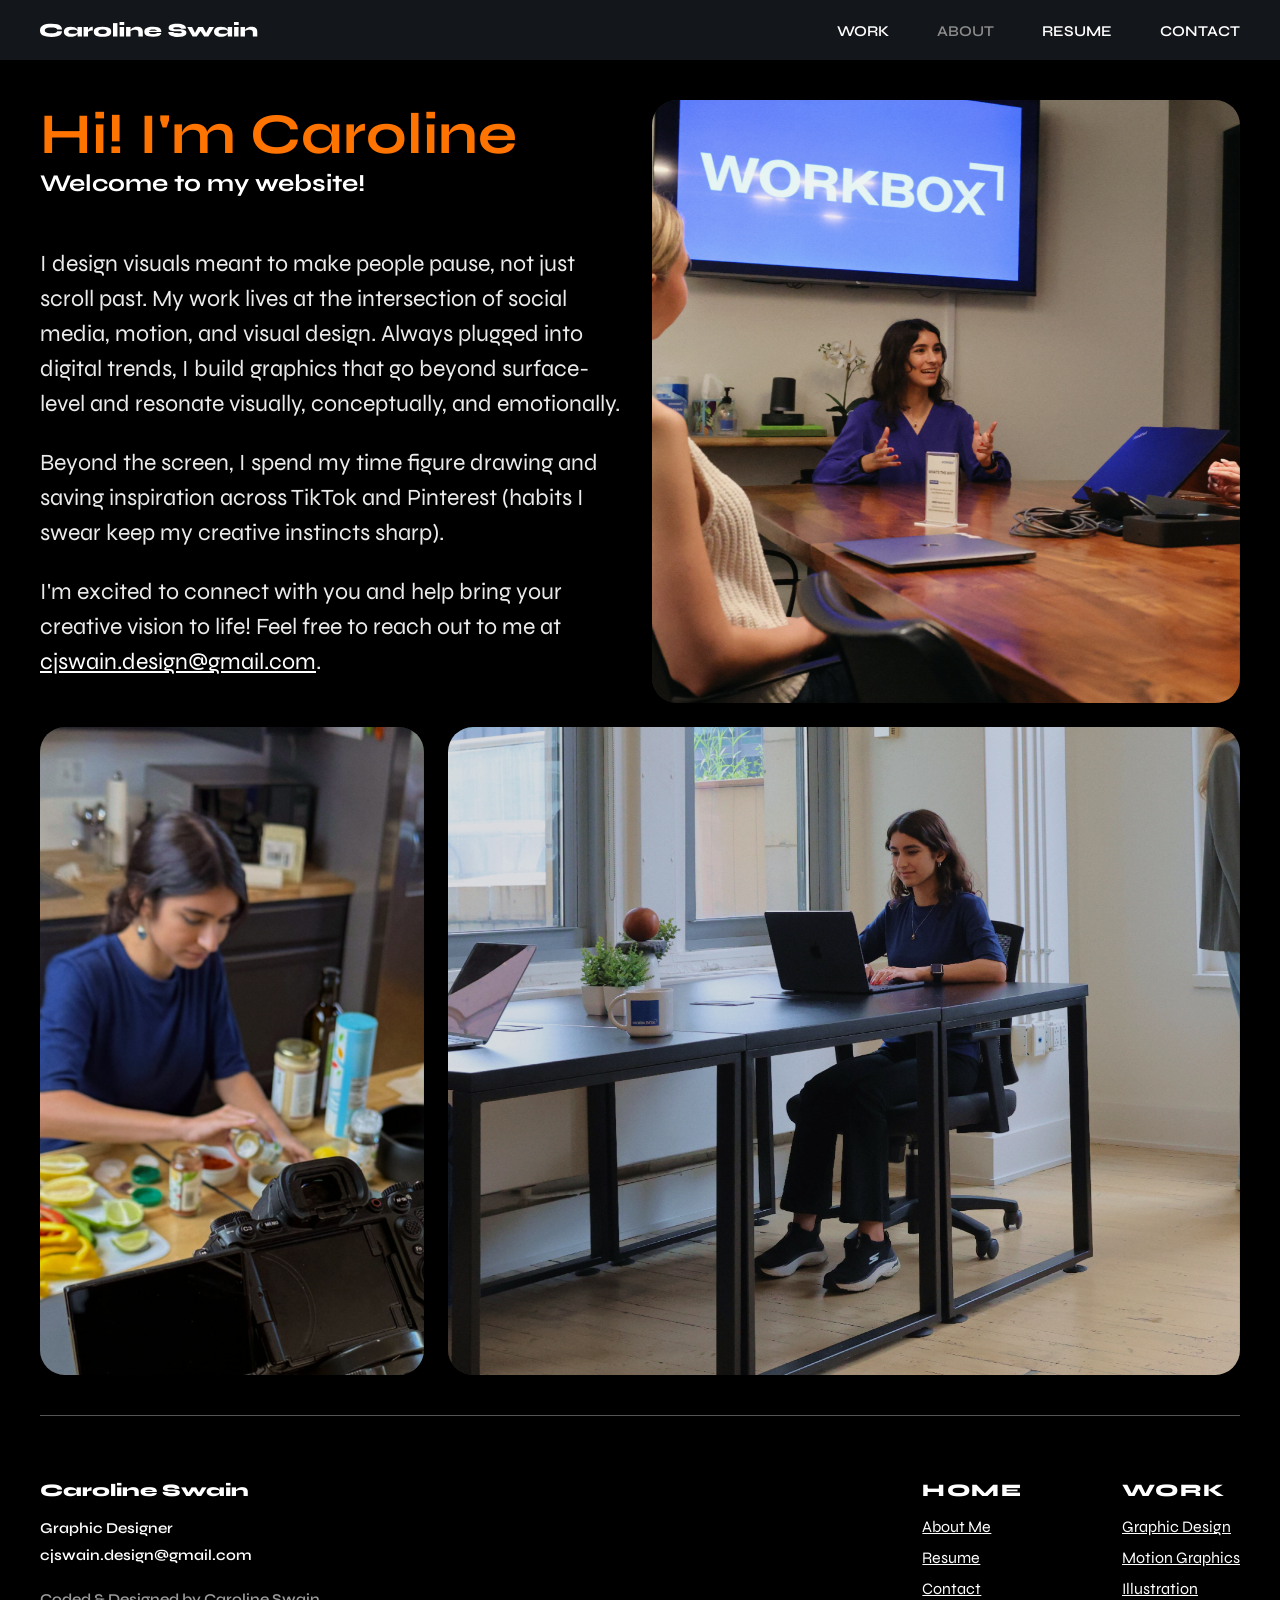
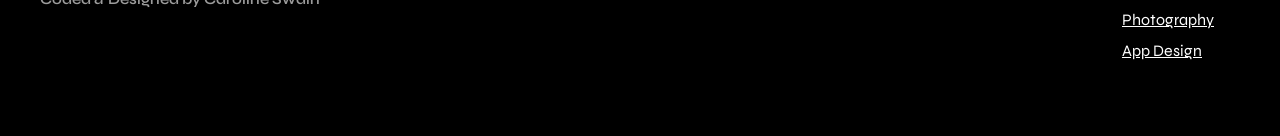
==== about.html @ eae252bf "Footer edit" ====
<!DOCTYPE html>
<html lang="en">
<head>
    <meta charset="UTF-8">
    <meta name="viewport" content="width=device-width, initial-scale=1.0">
    <title>Swain | About</title>
    <link rel="stylesheet" href="css/styles.css">

    <link rel="preconnect" href="https://fonts.googleapis.com">
    <link rel="preconnect" href="https://fonts.gstatic.com" crossorigin>
    <link href="https://fonts.googleapis.com/css2?family=Syne:wght@400..800&display=swap" rel="stylesheet">
</head>
<body>
      <header class="header">
        <div class = "header__content">
            <a href="index.html" class="logo">
                <img class="logo__image" src="assets/images/CarolineSwain.svg" alt="logo">
            </a>
             <nav class="nav">
             <ul class="nav__list">
                <li class="nav__item nav__item__dropdown">
                    <a href="index.html" class="nav__link">WORK</a>
                    <ul class="dropdown">
                        <li><a href="project1.html">PROJECT ONE</a></li>
                        <li><a href="project2.html">PROJECT TWO</a></li>
                        <li><a href="project3.html">PROJECT THREE</a></li>
                    </ul>
                </li>
                 </li>
                    <li class ="nav__item">
                    <a href="about.html" class="nav__link nav__link--active">ABOUT</a>
                 </li>
                    <li class ="nav__item">
                    <a href="resume.html" class="nav__link">RESUME</a>
                 </li>
                    <li class ="nav__item">
                    <a href="contact.html" class="nav__link">CONTACT</a>
                 </li>
             </ul>
             </nav>
        </div>
    </header>

        <script>
document.addEventListener("DOMContentLoaded", function () {
  const dropdownTrigger = document.querySelector(".nav__link--dropdown");
  const dropdownParent = document.querySelector(".nav__item__dropdown");

  dropdownTrigger.addEventListener("click", function (e) {
    // Prevent page jump
    e.preventDefault();

    dropdownParent.classList.toggle("dropdown-open");
  });

  // Close if clicking outside
  document.addEventListener("click", function (e) {
    if (!dropdownParent.contains(e.target)) {
      dropdownParent.classList.remove("dropdown-open");
    }
  });
});
</script>

        <div class="grid-container-about">
            <div class="box box-about-1">
                <section class="about__container">
                    <div class="intro__content__about">
                        <h1 class="intro__title__about">Hi! I'm Caroline </h1>
                          <h2 class="intro_eyebrow__about">Welcome to my website!</h2>
                          <div class="intro__paragraphs__about">
                        <p class="para1">I design visuals meant to make people pause, not just scroll past. My
                            work lives at the intersection of social media, motion, and visual design. Always plugged into digital trends, I build graphics that go beyond
                            surface-level and resonate visually, conceptually, and emotionally.</p>
                        <p class="para2">Beyond the screen, I spend my time figure drawing and saving inspiration
                            across TikTok and Pinterest (habits I swear keep my creative instincts sharp).</p>
                        <p class="para3">I'm excited to connect with you and help bring your creative vision to life!
                            Feel free to reach out to me at <a href="mailto:cjswain.design@gmail.com">cjswain.design@gmail.com</a>.</p>
                      </div>
                </div>
            </div>
            <div class="box box-about-2">
                 <img class="parallax-img" data-offset="-40" data-intensity="120"src="assets/images/IMG_0001.png" alt="IMG1">
            </div>
            <div class="box box-about-3">
                <img class="parallax-img" data-offset="-40" data-intensity="120" src="assets/images/IMG_0003.png" alt="IMG2">
            </div>
            <div class="box box-about-4">
                <img class="parallax-img" data-offset="-40" data-intensity="120" src="assets/images/IMG_0002.png" alt="IMG3">
            </div>
        </div>

<script>
  const images = document.querySelectorAll('.parallax-img');

  function parallax() {
    const vh = window.innerHeight;

    images.forEach(img => {
      const box = img.closest('.box');
      const rect = box.getBoundingClientRect();

      if (rect.bottom > 0 && rect.top < vh) {
        const progress =
          (vh - rect.top) / (vh + rect.height);

        const baseOffset = -30;   // keeps focal point safe
        const intensity = 180;    // 👈 BIG boost

        const translateY =
          baseOffset + (progress - 0.5) * intensity;

        img.style.transform = `translateY(${translateY}px)`;
      }
    });
  }

  window.addEventListener('scroll', parallax);
  window.addEventListener('load', parallax);
</script>
</section>
    <div class="footer-divider"></div>
        <footer class="footer">
        <div class="footer__grid">

        <div class="footer__brand">
        <h2 class="footer__name">Caroline Swain</h2>
        <p class="footer__role">Graphic Designer</p>
        <a href="mailto:cjswain.design@gmail.com" class="footer__email">
            cjswain.design@gmail.com
        </a>
        <div class="codedby">
        <p class="footer__codedby">Coded & Designed by Caroline Swain</p>
        </div>
        <div class="footer__socials">
        </div>
        </div>

        <div class="footer__nav-group">
        <nav class="footer__nav">
        <h3 class="footer__heading">HOME</h3>
        <ul class="homebottompadding">
            <li><a href="pages/about.html">About Me</a></li>
            <li><a href="pages/resume.html">Resume</a></li>
            <li><a href="pages/contact.html">Contact</a></li>
        </ul>
        </nav>

        <nav class="footer__nav">
        <h3 class="footer__heading headingfooterwork">WORK</h3>
        <ul>
            <li><a href="#">Graphic Design</a></li>
            <li><a href="#">Motion Graphics</a></li>
            <li><a href="#">Illustration</a></li>
            <li><a href="#">Photography</a></li>
            <li><a href="#">App Design</a></li>
        </ul>
        </nav>
        </div>

    </footer>
    
</body>
</html>
---- css/styles.css ----
/* Reset CSS */
*{
    margin: 0;
    padding: 0;
    box-sizing: border-box;
}
a,
a:visited {
    text-decoration: none;
    color: #ffffff;
}
p{
    color:#fff;
    font-weight:400;
}
ul{
    list-style: none;
}

body {
    background-color: #000000;
    font-family: 'Syne', sans-serif;
    /* min-height: 5000px; */
    padding-top: 60px;
}

.contact-panel textarea::-webkit-scrollbar {
    width: 8px;
}
.contact-panel textarea::-webkit-scrollbar-track {
    background: #111;
}
.contact-panel textarea::-webkit-scrollbar-thumb {
    background-color: #555555;
    border-radius: 8px;
    border: 2px solid #111;
}

.header {
    background-color: rgb(19, 22, 26);
    position:fixed;
    width:100%;
    top:0;
    z-index: 1000;
}
.header__content{
    display: flex;
    align-items: center;
    justify-content: space-between;
    min-height:60px;
    width: 100%;
    padding: 0 40px;
}
.logo{
}
.logo__image{
    height: .95rem;
    display: block;
}
.nav{
}
.nav__link{
    color: #fff;
    font-size: 15px;
    font-weight: 600;
}
.nav__list{
    display:flex;
    column-gap: 3rem;
}
.nav__item{
}
.nav__link {
    color: #ffffff;
    transition: color 0.2s ease;
}

.nav__link:hover,
.nav__link:focus {
    color: #E90017;
}

.nav__link.nav__link--active:hover,
.nav__link.nav__link--active:focus {
    color: #E90017; /* light up when hovered even if active */
}


/* DROPDOWN */

.nav__item__dropdown {
    position: relative;
}

.nav__link.nav__link--active {
    color:  #8b8b8b;
}

/* Dropdown container */
.dropdown {
    position: absolute;
    top: 155%;
    left: -12px;
    background-color: rgb(21, 24, 29);
    border-radius: 10px;
    padding: 10px 0;
    min-width: 180px;
    display: flex;
    flex-direction: column;

    opacity: 0;
    visibility: hidden;
    transform: translateY(10px);
    transition: 
        opacity 0.2s ease,
        transform 0.2s ease,
        visibility 0.2s ease;

    box-shadow: 0 10px 30px rgba(0,0,0,0.4);
    z-index: 1002;
}

/* Dropdown links */
.dropdown li a {
    padding: 10px 15px;
    font-size: 14px;
    font-weight: 700;
    color: #ffffff;
    display: block;
    transition: color 0.2s ease, background 0.2s ease;
}
.nav__item__dropdown.dropdown-open .dropdown {
    opacity: 1;
    visibility: visible;
    transform: translateY(0);
}
/* Hover state */
.dropdown li a:hover {
    color: #E90017;
}

.dropdown li:not(:last-child) {
    border-bottom: 1px solid rgba(255,255,255,0.05);
}
/* Show dropdown on hover */
.nav__item__dropdown:hover .dropdown {
    opacity: 1;
    visibility: visible;
    transform: translateY(0);
}

/* END OF DROPDOWN */

.home__container{
    margin-top: 2rem;
}   
.intro__title__index{
    color: #fff;
    font-size: clamp(1.5rem, 2.8vw, 9.5rem);
    font-weight: 700;
}
.intro__content{
    padding-top: 2rem;
}
.about__container{

}  
.intro__content__about{
    display: flex;
    flex-direction: column;
    align-items: flex-start;
}
.intro_eyebrow__about{
    color: #fff;
    font-size: clamp(1.5rem, 1.8vw, 6rem);
    font-weight: 700;
}
.intro__title__about{
    color: #FF7300;
    /* font-size: clamp(3rem, 4.2vw, 12.5rem); */
      /* font-size: clamp(3rem, 1.5vw + 2.5rem, 12.5rem); */
          font-size: clamp(3rem, 3vw + 1.2rem, 4.5rem);
              /* font-size: 4.5rem; */
    font-weight: 700;
}
.intro__title__index{
    color: #fff;
    font-size: clamp(1.5rem, 2.8vw, 9.5rem);
    font-weight: 700;
    padding: 0 40px;
}
.intro__content__about p {
    margin-bottom: 1.5rem;
    font-weight: 400;
    font-size: clamp(1.2rem, 1.1vw + 1rem, 1.45rem);
    max-width: 60ch;
    line-height: 1.51;
    color:#ebebeb;
}
.intro__paragraphs__about{
    margin-top: 3rem;
}
.intro__paragraphs__about a{
    text-decoration: underline;
}
.intro__paragraphs__about a:hover{
    color: #E90017;
    transition: color 0.2s ease;
}
.grid-container-about {
    display: grid;
    grid-template-columns: repeat(12, 1fr);
    gap: 1.5rem;
    margin-top: 40px;
    margin-bottom: 40px;
    width: 100%;
    padding: 0 40px;
    grid-auto-rows: minmax(200px, auto);

    transition:
      grid-template-columns 0.6s ease,
      gap 0.6s ease,
      padding 0.6s ease; 
}

/* PROJECT PAGE */
.intro__group{
    max-width: 1050px;
}
.intro__project__title{
    color: #00A3FF;
    font-size: clamp(3rem, 3vw + 1.2rem, 4.5rem);
    font-weight: 700;
    padding-bottom:1rem;
}
.intro__project__paragraphs{
    color:#ebebeb;
    font-size: clamp(1.25rem, 1.1vw + 1rem, 1.45rem);
    line-height: 1.51;
}
.intro__project__para1{
    color:#ebebeb;
}
/* Project challenge */
.challenge__group{
}
.challenge__header__group{
    padding-bottom: 1.5rem;
}
.challenge__title{
    color:#fff;
    font-size: clamp(2.5rem, 2vw + 1rem, 3rem);
}
.challenge__subtitle{
    color:#ebebeb;
    font-size: clamp(1.25rem, 1.1vw + 1rem, 1.45rem);

}
.challenge__description{
    color:#ebebeb;
    line-height: 1.3;
    font-size: clamp(1rem, 1vw + 1rem, 1.2rem);
}
/* Project solution */
.solution__group{

}
.solution__header__group{
    padding-bottom: 1.5rem;
}
.solution__title{
    color:#fff;
    font-size: clamp(2.5rem, 2vw + 1rem, 3rem);
}
.solution__subtitle{
    color:#ebebeb;
    font-size: clamp(1.25rem, 1.1vw + 1rem, 1.45rem);
}
.solution__description{
    color:#ebebeb;
    line-height: 1.3;
    font-size: clamp(1rem, 1vw + 1rem, 1.2rem);
}
/* Project grid */
.grid-container-project {
    display: grid;
    grid-template-columns: repeat(12, 1fr);
    gap: 1.5rem;
    margin-top: 40px;
    margin-bottom: 40px;
    width: 100%;
    padding: 0 40px;
    grid-auto-rows: minmax(200px, auto);

    transition:
      grid-template-columns 0.6s ease,
      gap 0.6s ease,
      padding 0.6s ease; 
}
.box-project-1 {
    grid-column: 1 / span 12;
    grid-row: 1 / span 2;

    display: flex;               /* make it a flex container */
    flex-direction: column;      /* stack title + paragraph vertically */
    justify-content: center;     /* vertical centering */
    align-items: center;         /* horizontal centering */
    text-align: center;
    padding: 4rem 2rem;
    background: radial-gradient(circle at 120% 40%, #0f0f0f 0%, #000000 70%);
    border-radius: 30px;
    background: radial-gradient(circle at 120% 40%, #0f0f0f 0%, #000000 70%);
    overflow: hidden;
    z-index: 0;
}
.box-project-1::before{
    content: "";
    position: absolute;
    inset: 0;
    border-radius: 30px;
    padding: 1px;
    background: linear-gradient(to bottom left, #ffffff, #555555);
    -webkit-mask:
    linear-gradient(#fff 0 0) content-box, 
    linear-gradient(#fff 0 0);
    -webkit-mask-composite: destination-out;
    mask-composite: exclude;
    pointer-events: none;
    z-index: -1;
}

.box-project-2 {
    grid-column: 1 / span 5;
    grid-row: 3 / span 3;
}
.box-project-3 {
    grid-column: 6 / span 3;
    grid-row: 3 / span 3;
}
.box-project-4 {
    grid-column: 9 / span 4;
    grid-row: 3 / span 6;
}
.box-project-5 {
    grid-column: 1 / span 3;
    grid-row: 6 / span 3;
}
.box-project-6 {
    grid-column: 4 / span 5;
    grid-row: 6 / span 3;
}
.box-project-7 {
    grid-column: 1 / span 6;
    grid-row: 9 / span 1;
    color: #000;
    background-color: #000 !important;
    padding-top: 2rem;
    padding-right: 5.5rem;
}
.box-project-8 {
    grid-column: 7 / span 6;
    grid-row: 9 / span 1;
    color: #000;
    background-color: #000 !important;
    padding-top: 2rem;
    padding-right: 2rem;
}
/* END OF PROJECT PAGE */

.grid-container {
    display: grid;
    grid-template-columns: repeat(12, 1fr);
    gap: 1.5rem;
    margin-top: 40px;
    margin-bottom: 40px;
    width: 100%;
    padding: 0 40px;
    grid-auto-rows: minmax(200px, auto);

    transition:
      grid-template-columns 0.6s ease,
      gap 0.6s ease,
      padding 0.6s ease; 
}

.box {
    background-color: #1E1E1E;
    min-height: 400px;
    border-radius: 25px;
    transition: all 0.4s ease;
    overflow: hidden;
    position: relative;
}
.box img {
    width: 100%;
    object-fit: cover;
    object-position: center;
    border-radius: 0;
    display: block;
    overflow: hidden;
}

.parallax-img {
    width: 100%;
    height: 140%;
    object-fit: cover;
    transform: translateY(0);
    will-change: transform;
}

.box-about-1{
    grid-column: 1 / span 6;
    grid-row: 1 / span 1;
    color: #000;
    background-color: #000 !important;
}
.box-about-2{
    grid-column: 7 / span 6;
    grid-row: 1 / span 1;
}
.box-about-3{
    grid-column: 1 / span 4;
    grid-row: 2 / span 3;
}
.box-about-4{
    grid-column: 5 / span 8;
    grid-row: 2 / span 3;
}
.box-1 {
    grid-column: 1 / span 12;
    grid-row: 1 / span 3;

}
.box-2 {
    grid-column: 1 / span 5;
    grid-row: 4 / span 3;

}
.box-3 {
    grid-column: 6 / span 3;
    grid-row: 4 / span 3;

}
.box-4 {
    grid-column: 9 / span 4;
    grid-row: 4 / span 6;

}
.box-5 {
    grid-column: 1 / span 3;
    grid-row: 7 / span 3;

}
.box-6 {
    grid-column: 4 / span 5;
    grid-row: 7 / span 3;

}
.box-7 {
    grid-column: 1 / span 12;
    grid-row: 10 / span 3;
}
.resume-download a:hover,
.resume-download a:focus {
  color: #E90017;
}
.resume-download {
    color:#ebebeb;
}
.resume-download a {
    color: #ffffff;
    transition: color 0.2s ease;
    font-size: clamp(1.25rem, 1.1vw + 1rem, 1.45rem);
    text-decoration: underline;
    white-space: nowrap;
}
h1 {
    margin-top: 0px;
    margin-bottom: 0px;
}
.resume-layout-grid {
    display: grid;
    grid-template-columns: 1fr auto 1fr;
    grid-template-rows: auto;
    gap: 2rem;
    align-items: start;
    padding: 40px 40px;
}
.resume-left {
    grid-column: 1 / 2;
    grid-row: 1 / 2;
    max-width: 420px;
}
.resume-right {
    background: white;
    border-radius: 25px;
    padding: 10px 10px;
    max-width: 700px;
    grid-column: 2 / 3;
    grid-row: 1 / 2;
    justify-self: center;
}
.resume-title {
    color: #E90017;
    font-size: clamp(3rem, 3vw + 1.2rem, 4.5rem);
    /* font-size: clamp(3rem, 3vw + 1.2rem, 12.5rem); */
    /* font-size: clamp(3rem, 4.2vw, 12.5rem); */
    /* font-size: clamp(3rem, 1.5vw + 2.5rem, 12.5rem); */
    font-weight: 700;
}
.resume-embed {
    background: #1E1E1E;
    border-radius: 25px;
    overflow: hidden;
}

.resume-right img {
    width: 100%;
    height: auto;
    display: block;
}

/* CONTACT PAGE LAYOUT */

.contact-grid-container {
    grid-template-columns: 1fr 1fr;
    gap: 0rem;
    margin-left: 0; 
    max-width: 1400px;
    padding-left: 40px;
    padding-top: 40px;
    padding-bottom: 90px;
    display: grid;
}
/* LEFT SIDE */
.contact-right {
    justify-content: flex-end;
}
.contact-title {
    color: #00A3FF;
    /* font-size: clamp(3rem, 1.5vw + 2.5rem, 12.5rem); */
    font-size: clamp(3rem, 3vw + 1.2rem, 4.5rem);
    font-weight: 700;
}
.contact-subtitle {
    color:#ebebeb;
    font-size: clamp(1.25rem, 1.1vw + 1rem, 1.45rem);
    max-width: 40ch;
}
.contact-left {
    max-width: 65ch;
    flex-shrink:0;
}
.contact-panel {
    position: relative;
    min-width: 780px;  
    border-radius: 30px;
    padding: 50px 85px;
    background: radial-gradient(circle at 120% 40%, #0f0f0f 0%, #000000 70%);
    overflow: hidden;
    z-index: 0;
}
.contact-panel::before {
    content: "";
    position: absolute;
    inset: 0;
    border-radius: 30px;
    padding: 1px;
    background: linear-gradient(to bottom left, #ffffff, #555555);
    -webkit-mask:
    linear-gradient(#fff 0 0) content-box, 
    linear-gradient(#fff 0 0);
    -webkit-mask-composite: destination-out;
    mask-composite: exclude;
    pointer-events: none;
    z-index: -1;
}
/* FORM */

.contact-row {
    display: flex;
    gap: 4.3rem;
    margin-bottom: 2.5rem;
}
.field label {
    font-size: 0.9rem;
    color: #fff;
    margin-bottom: 0.4rem;
    display: block;
    font-weight: 600;
}
.field {
  width: 100%;
}
.field input {
    background: transparent;
    border: none;
    border-bottom: 1px solid #8f8f8f;
    padding: 8px 0;
    color: rgb(173, 173, 173);
    width: 100%;
}
.field input:focus {
    outline: none;
    border-bottom-color: #00A3FF;
}
.field textarea {
    width: 100%;
    height: 320px;
    background: #161616;
    border: none;
    border-radius: 15px;
    padding: 12px;
    color: white;
    resize: none;
    margin-top: 0.5rem;
}
.field textarea:focus {
    outline: none;
    box-shadow: 0 0 0 1px #00A3FF;
}
.field input,
.field textarea {
    font-family: 'Syne', sans-serif;
    font-size: 1rem;
    font-weight: 400;
}
/* BUTTON */

.contact-btn {
    display: block;
    margin: 30px auto 0;
    background: #00A3FF;
    border: none;
    padding: 11px 42px;
    border-radius: 999px;
    font-family: 'Syne', sans-serif;
    font-size: 1.25rem;
    font-weight: 700;
    cursor: pointer;
}
.contact-btn:hover {
    background: #0080c0;
    transform: scale(1.05);
}
.contact-btn:active {
    background: #233a46;
    transform: scale(0.98);
}

@media (max-width: 1100px) {
    .grid-container{
    grid-template-columns: repeat(6, 1fr);
    gap: 1.22rem;
    margin-bottom: 40px;
    }
    .grid-container-about{
    grid-template-columns: repeat(6, 1fr);
    gap: 1.22rem;
    margin-bottom: 40px;
    }
    .grid-container-project{
    grid-template-columns: repeat(6, 1fr);
    gap: 1.22rem;
    margin-bottom: 40px;
    }
    .contact-grid-container {
    grid-template-columns: 1fr;
    grid-template-rows: auto;
    gap: 2rem;
    margin-left: 0; 
    padding: 40px;
    display: grid;
    align-items: center;
    }
  .contact-left {
    grid-column: 1;
    justify-self: center;
    text-align: center; 
    max-width: 550px;
    } 
    .nav__list{
    column-gap:3rem;
    }
    .box{
        min-height: 500px;
        border-radius: 20px;
    }
    .box-1{
        grid-column: 1 / span 6; 
        grid-row: 1 / span 1;
    }
    .box-2{
        grid-column: 1 / span 4; 
        grid-row: 2 / span 1;
    }
    .box-3{
        grid-column: 5 / span 2; 
        grid-row: 2 / span 1;
    }
    .box-4{
        grid-column: 1 / span 3; 
        grid-row: 3 / span 1;
    }
    .box-5{
        grid-column: 4 / span 3; 
        grid-row: 3 / span 1;
    }
    .box-6{
        grid-column: 1 / span 2; 
        grid-row: 4 / span 1;
    }
    .box-7{
        grid-column: 3 / span 4; 
        grid-row: 4 / span 1;
    }   
    .box-about-1{
    grid-column: 1 / span 6;
    grid-row: 1 / span 3;
    color: #000;
    background-color: #000;
    }
    .box-about-2{
    grid-column: 1 / span 6;
    grid-row: 4 / span 3;
    }
    .box-about-3{
    grid-column: 1 / span 6;
    grid-row: 7 / span 3
    }
    .box-about-4{
    grid-column: 1 / span 6;
    grid-row: 10 / span 3;
    }
        .box-project-1{
        grid-column: 1 / span 6; 
        grid-row: 1 / span 2;
        }
        .box-project-2{
        grid-column: 1 / span 4; 
        grid-row: 3 / span 3;
        }
        .box-project-3{
        grid-column: 5 / span 2; 
        grid-row: 3 / span 3;
        }
        .box-project-4{
        grid-column: 1 / span 2; 
        grid-row: 6 / span 3;
        }
        .box-project-5{
        grid-column: 3 / span 4; 
        grid-row: 6 / span 3;
        }
        .box-project-6{
        grid-column: 1 / span 6; 
        grid-row: 9 / span 3;
        }
        .box-project-7{
        grid-column: 1 / span 3; 
        grid-row: 12 / span 3;
        }
        .box-project-8{
        grid-column: 4 / span 3; 
        grid-row: 12 / span 3;
        }
}

@media (max-width: 870px) {
    .grid-container {
    grid-template-columns: repeat(6, 1fr);
    gap: 1.22rem;
    margin-bottom: 40px;
    }
    .grid-container-about{
    grid-template-columns: repeat(6, 1fr);
    gap: 1.22rem;
    margin-bottom: 40px;
    }
    .grid-container-project{
    grid-template-columns: repeat(6, 1fr);
    gap: 1.22rem;
    margin-bottom: 40px;
    }
    .resume-layout-grid {
    display: grid;
    grid-template-columns: 1fr;
    grid-template-rows: auto;
    gap: 2rem;
    align-items: center;
    padding: 40px 40px;
}
.contact-grid-container {
    grid-template-columns: 1fr;
    grid-template-rows: auto;
    gap: 2rem;
    margin-left: 0; 
    padding: 40px;
    display: grid;
    align-items: center;
  }
  .contact-left {
    grid-column: 1;
    justify-self: center;
    text-align: center; 
    max-width: 550px;
  }
  .resume-left {
    grid-column: 1;
    justify-self: center;
    text-align: center; 
    max-width: 420px;
  }
    .resume-right {
    background: white;
    border-radius: 25px;
    padding: 10px 10px;
    max-width: 700px;
    grid-column: 1 / 3;
    grid-row: 2 / 3;
    justify-self: center;
    }
    .box{
        min-height: 420px;
        border-radius: 18px;
    }
    .header__content{
    flex-direction: column;
    row-gap: 15px;
    padding: 15px 30px;
    align-items: center;
    }
    .nav__list{
    column-gap:2rem;
    }
    .home__container{
    margin-top: 3rem;
    }
  }

@media (max-width: 680px) {
    .grid-container {
    grid-template-columns: repeat(6, 1fr);
    gap: 1.22rem;
    margin-bottom: 40px;
    }
    .grid-container-about{
    grid-template-columns: repeat(6, 1fr);
    gap: 1.22rem;
    margin-bottom: 40px;
    }
    .grid-container-project{
    grid-template-columns: repeat(6, 1fr);
    gap: 1.22rem;
    margin-bottom: 40px;
    }
  .resume-left {
    grid-column: 1;
    justify-self: center;
    text-align: center; 
    max-width: 420px;
  }

    .resume-right {
    background: white;
    border-radius: 25px;
    padding: 10px 10px;
    max-width: 700px;
    grid-column: 1 / 3;
    grid-row: 2 / 3;
    justify-self: center;
    }
    .nav__list{
    column-gap:2rem;
    }

    .box{
        min-height: 355px;
        border-radius: 12px;
    }
    .box-1{
        grid-column: 1 / span 6; 
        grid-row: 1 / span 1;
    }
    .box-2{
        grid-column: 1 / span 6; 
        grid-row: 2 / span 1;
    }
    .box-3{
        grid-column: 1 / span 6; 
        grid-row: 3 / span 1;
    }
    .box-4{
        grid-column: 1 / span 6; 
        grid-row: 4 / span 1;
    }
    .box-5{
        grid-column: 1 / span 6; 
        grid-row: 5 / span 1;
    }
    .box-6{
        grid-column: 1 / span 6; 
        grid-row: 6 / span 1;
    }
    .box-7{
        grid-column: 1 / span 6; 
        grid-row: 7 / span 1;
    }

        .box-project-1{
        grid-column: 1 / span 6; 
        grid-row: 1 / span 1;
        }
        .box-project-2{
        grid-column: 1 / span 6; 
        grid-row: 2 / span 1;
        }
        .box-project-3{
        grid-column: 1 / span 6; 
        grid-row: 3 / span 1;
        }
        .box-project-4{
        grid-column: 1 / span 6; 
        grid-row: 4 / span 1;
        }
        .box-project-5{
        grid-column: 1 / span 6; 
        grid-row: 5 / span 1;
        }
        .box-project-6{
        grid-column: 1 / span 6; 
        grid-row: 6 / span 1;
        }
        .box-project-7{
        grid-column: 1 / span 6; 
        grid-row: 7 / span 1;
        }
        .box-project-8{
        grid-column: 1 / span 6; 
        grid-row: 8 / span 1;
        }

  }
    .footer-divider {
            height: 1px;
        background-color: #555; 
        margin: 0 40px 2rem 40px;
    }
    .footer__grid {
        display: grid;
        grid-template-columns: repeat(auto-fit, minmax(220px, 1fr));
        gap: clamp(1.5rem, 4vw, 4rem);
    }
    .footer__name {
        font-size: 1.1rem;
        font-weight: 800;
        margin-bottom: 1.1rem;
    }
    .footer__codedby {
        font-size: 15px;
        font-weight: 600;
        color: #9c9c9c;
        margin-top: 1.6rem;
    }
    .footer__role, .footer__email {
        font-size: 15px;
        font-weight: 600;
        color: #ffffff;
        margin-bottom: 0.5rem;
    }
    .footer__email:hover {
        color: #E90017;
    }
    .footer__heading {
        font-size: 1.1rem;
        font-weight: 800;
        letter-spacing: 0.08em;
        margin-bottom: 1rem;
    }
     .headingfooterwork {
        font-size: 1.1rem;
        font-weight: 800;
        letter-spacing: 0.08em;
        margin-bottom: 1rem;
    }
    .footer__nav ul {
        list-style: none;
        padding: 0;
    }
    .footer__nav li {
        margin-bottom: 0.75rem;
    }
    .footer__nav a {
        color: white;
        text-decoration: underline;
    }

    .footer__nav a:hover {
        color: #E90017;
        text-decoration: underline;
    }

    .footer {
        color: white;
        padding: 2rem clamp(20px, 5vw, 60px) 4rem;
    }

    @media (min-width: 1024px) {
        .footer {
            padding-left: 40px;
            padding-right: 40px;
        }
    }
    
    @media (min-width: 780px) {
        .footer__grid {
            grid-template-columns: 3fr auto;
        }
        .footer {
            padding-left: 40px;
            padding-right: 40px;
        }
        .footer__nav-group {
            display: flex;
            gap: 100px;
            justify-self: end;
        }
    }

    @media (max-width: 780px) {
        .footer__grid {
            grid-template-columns: 1fr 1fr;
            gap: 2rem;
      
        }
                .footer {
            padding-left: 40px;
            padding-right: 40px;
        }
        .headingfooterwork {
            padding-top:30px;
            
        }
    }

    @media (max-width: 480px) {
        .footer__grid {
            grid-template-columns: 1fr;
            gap: 1.5rem;
        }
                .footer {
            padding-left: 40px;
            padding-right: 40px;
        }
    }
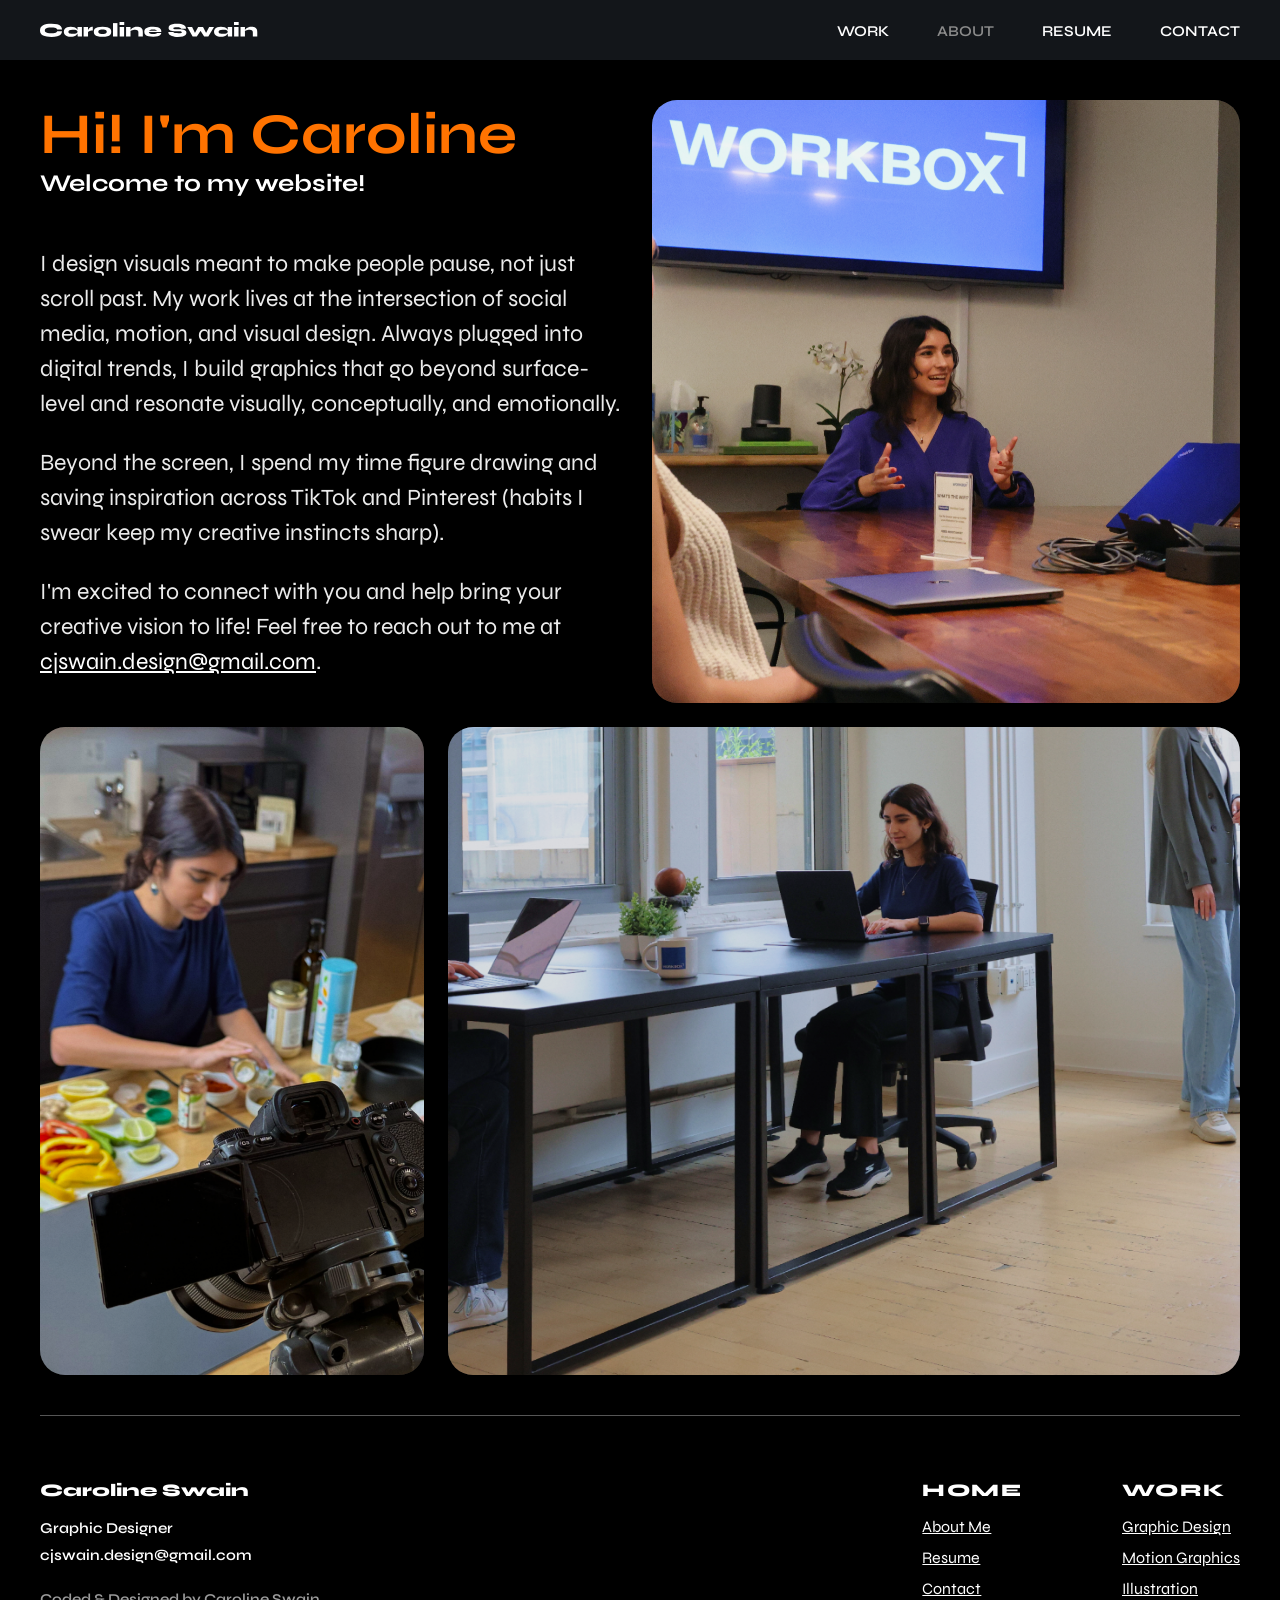
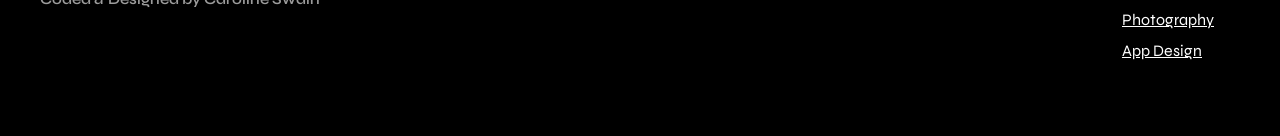
==== commit 6367934b: "Parallax image adjustments" ====
--- a/about.html
+++ b/about.html
@@ -80,7 +80,7 @@
                 </div>
             </div>
             <div class="box box-about-2">
-                 <img class="parallax-img" data-offset="-40" data-intensity="120"src="assets/images/IMG_0001.png" alt="IMG1">
+                 <img class="parallax-img" data-offset="-40" data-intensity="120"src="assets/images/IMG_00001.png" alt="IMG1">
             </div>
             <div class="box box-about-3">
                 <img class="parallax-img" data-offset="-40" data-intensity="120" src="assets/images/IMG_0003.png" alt="IMG2">
@@ -105,7 +105,7 @@
           (vh - rect.top) / (vh + rect.height);
 
         const baseOffset = -30;   // keeps focal point safe
-        const intensity = 180;    // 👈 BIG boost
+        const intensity = 180;
 
         const translateY =
           baseOffset + (progress - 0.5) * intensity;
--- a/css/styles.css
+++ b/css/styles.css
@@ -152,15 +152,11 @@
 /* END OF DROPDOWN */
 
 .home__container{
-    margin-top: 2rem;
+    margin-top: 1rem;
 }   
-.intro__title__index{
-    color: #fff;
-    font-size: clamp(1.5rem, 2.8vw, 9.5rem);
-    font-weight: 700;
-}
 .intro__content{
-    padding-top: 2rem;
+    padding-top: 1rem;
+    padding-left: 40px;
 }
 .about__container{
 
@@ -187,7 +183,6 @@
     color: #fff;
     font-size: clamp(1.5rem, 2.8vw, 9.5rem);
     font-weight: 700;
-    padding: 0 40px;
 }
 .intro__content__about p {
     margin-bottom: 1.5rem;
@@ -402,11 +397,15 @@
 
 .parallax-img {
     width: 100%;
-    height: 140%;
+    height: 120%;
     object-fit: cover;
     transform: translateY(0);
     will-change: transform;
-}
+    top: 0;
+    left: 0;
+    position: absolute;
+}
+
 
 .box-about-1{
     grid-column: 1 / span 6;
@@ -673,7 +672,7 @@
     display: grid;
     align-items: center;
     }
-  .contact-left {
+    .contact-left {
     grid-column: 1;
     justify-self: center;
     text-align: center; 
@@ -716,21 +715,21 @@
     }   
     .box-about-1{
     grid-column: 1 / span 6;
-    grid-row: 1 / span 3;
+    grid-row: 1 / span 2;
     color: #000;
     background-color: #000;
     }
     .box-about-2{
     grid-column: 1 / span 6;
-    grid-row: 4 / span 3;
+    grid-row: 3 / span 3;
     }
     .box-about-3{
     grid-column: 1 / span 6;
-    grid-row: 7 / span 3
+    grid-row: 6 / span 3
     }
     .box-about-4{
     grid-column: 1 / span 6;
-    grid-row: 10 / span 3;
+    grid-row: 9 / span 3;
     }
         .box-project-1{
         grid-column: 1 / span 6; 
@@ -759,6 +758,7 @@
         .box-project-7{
         grid-column: 1 / span 3; 
         grid-row: 12 / span 3;
+        padding-right: 2.5rem;
         }
         .box-project-8{
         grid-column: 4 / span 3; 
@@ -770,6 +770,7 @@
     .grid-container {
     grid-template-columns: repeat(6, 1fr);
     gap: 1.22rem;
+        margin-top: 20px;
     margin-bottom: 40px;
     }
     .grid-container-about{
@@ -790,6 +791,7 @@
     align-items: center;
     padding: 40px 40px;
 }
+
 .contact-grid-container {
     grid-template-columns: 1fr;
     grid-template-rows: auto;
@@ -820,6 +822,10 @@
     grid-row: 2 / 3;
     justify-self: center;
     }
+      .intro__content{
+    padding-top: 2.5rem;
+    padding-left: 40px;
+}
     .box{
         min-height: 420px;
         border-radius: 18px;
@@ -834,8 +840,37 @@
     column-gap:2rem;
     }
     .home__container{
-    margin-top: 3rem;
-    }
+    margin-top: .2rem;
+    }
+    .box-about-1{
+    grid-column: 1 / span 6;
+    grid-row: 1 / span 2;
+    }
+    .box-about-2{
+    grid-column: 1 / span 6;
+    grid-row: 3 / span 3;
+    }
+    .box-about-3{
+    grid-column: 1 / span 6;
+    grid-row: 6 / span 3
+    }
+    .box-about-4{
+    grid-column: 1 / span 6;
+    grid-row: 9 / span 3;
+    }
+            .intro__project__paragraphs{
+            color:#ebebeb;
+            font-size: clamp(1.1rem, 1.3vw + .6rem, 1rem);
+            line-height: 1.5;
+            }
+            .challenge__description, .solution__description{
+            color:#ebebeb;
+            line-height: 1.4;
+            font-size: clamp(1.1rem, 1.3vw + .6rem, 1rem);
+            }
+            .challenge__header__group, .solution__header__group{
+            padding-bottom: 1rem;
+}
   }
 
 @media (max-width: 680px) {
@@ -860,7 +895,18 @@
     text-align: center; 
     max-width: 420px;
   }
-
+  .intro__content{
+    padding-top: 2.5rem;
+    padding-left: 40px;
+}
+  .intro__title__index{
+        font-size: clamp(1.1rem, 1.3vw + .6rem, 1rem);
+        line-height: 1.5;
+  }
+    .intro__paragraphs__about p{
+        font-size: clamp(1.1rem, 1.3vw + .6rem, 1rem);
+        line-height: 1.5;
+    }
     .resume-right {
     background: white;
     border-radius: 25px;
@@ -906,7 +952,32 @@
         grid-column: 1 / span 6; 
         grid-row: 7 / span 1;
     }
-
+    .box-about-1{
+    grid-column: 1 / span 6;
+    grid-row: 1 / span 2;
+    }
+    .box-about-2{
+    grid-column: 1 / span 6;
+    grid-row: 3 / span 2;
+    }
+    .box-about-3{
+    grid-column: 1 / span 6;
+    grid-row: 5 / span 2;
+    }
+    .box-about-4{
+    grid-column: 1 / span 6;
+    grid-row: 7 / span 2;
+    }
+        .intro__project__paragraphs{
+            color:#ebebeb;
+            font-size: clamp(1rem, 1.2vw + .6rem, 1rem);
+            line-height: 1.46;
+        }
+        .challenge__description, .solution__description{
+        color:#ebebeb;
+        line-height: 1.46;
+        font-size: clamp(1rem, 1.2vw + .6rem, 1rem);
+        }
         .box-project-1{
         grid-column: 1 / span 6; 
         grid-row: 1 / span 1;
@@ -1053,4 +1124,15 @@
             padding-right: 40px;
         }
     }
+    
+        @media (max-width: 340px) {
+        .footer__grid {
+            grid-template-columns: 1fr;
+            gap: 1rem;
+        }
+                .footer {
+            padding-left: 40px;
+            padding-right: 40px;
+        }
+    }
     
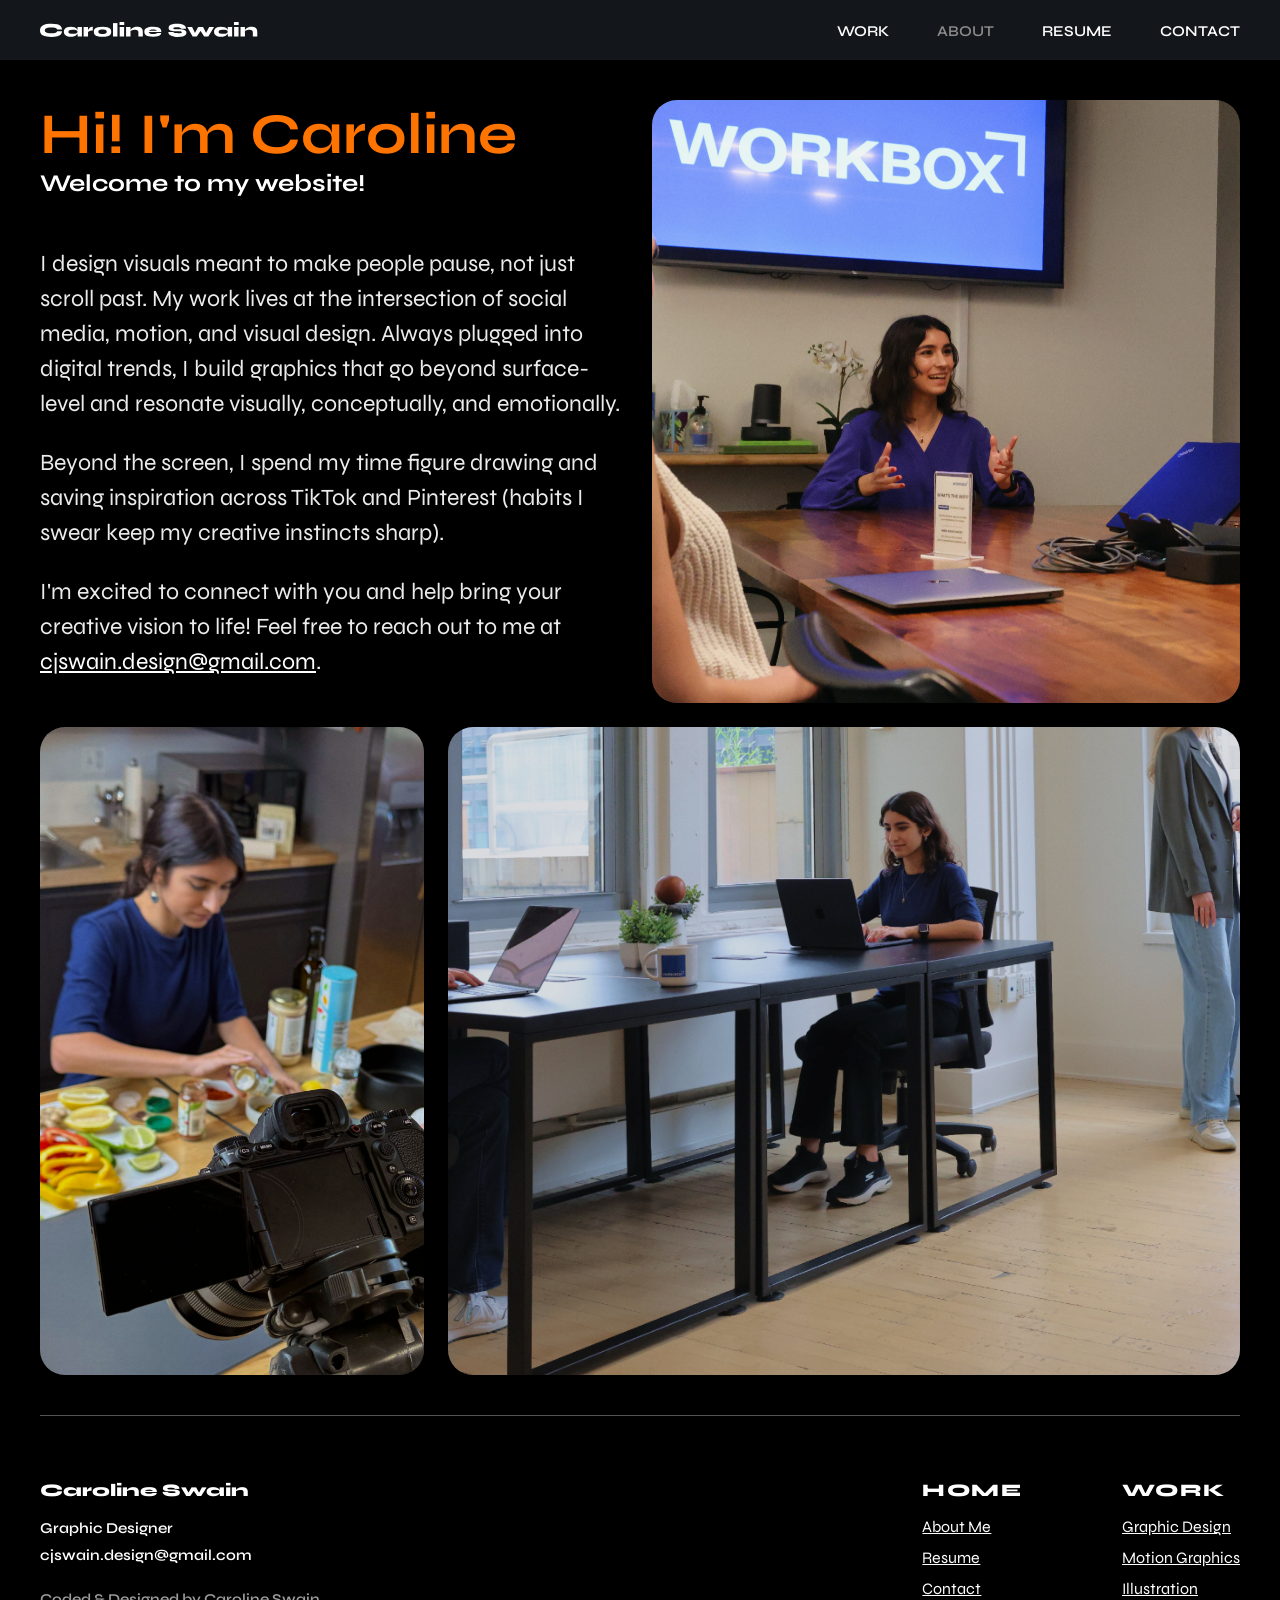
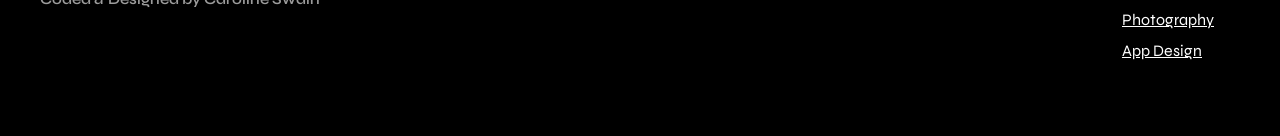
==== commit fe1a4e19: "Parallax change" ====
--- a/about.html
+++ b/about.html
@@ -80,13 +80,13 @@
                 </div>
             </div>
             <div class="box box-about-2">
-                 <img class="parallax-img" data-offset="-40" data-intensity="120"src="assets/images/IMG_00001.png" alt="IMG1">
+                 <img class="parallax-img" data-offset="-20" data-intensity="120"src="assets/images/IMG_00001.png" alt="IMG1">
             </div>
             <div class="box box-about-3">
-                <img class="parallax-img" data-offset="-40" data-intensity="120" src="assets/images/IMG_0003.png" alt="IMG2">
+                <img class="parallax-img" data-offset="-20" data-intensity="120" src="assets/images/IMG_0003.png" alt="IMG2">
             </div>
             <div class="box box-about-4">
-                <img class="parallax-img" data-offset="-40" data-intensity="120" src="assets/images/IMG_0002.png" alt="IMG3">
+                <img class="parallax-img" data-offset="-20" data-intensity="120" src="assets/images/IMG_0002.png" alt="IMG3">
             </div>
         </div>
 
@@ -105,7 +105,7 @@
           (vh - rect.top) / (vh + rect.height);
 
         const baseOffset = -30;   // keeps focal point safe
-        const intensity = 180;
+        const intensity = 160;
 
         const translateY =
           baseOffset + (progress - 0.5) * intensity;
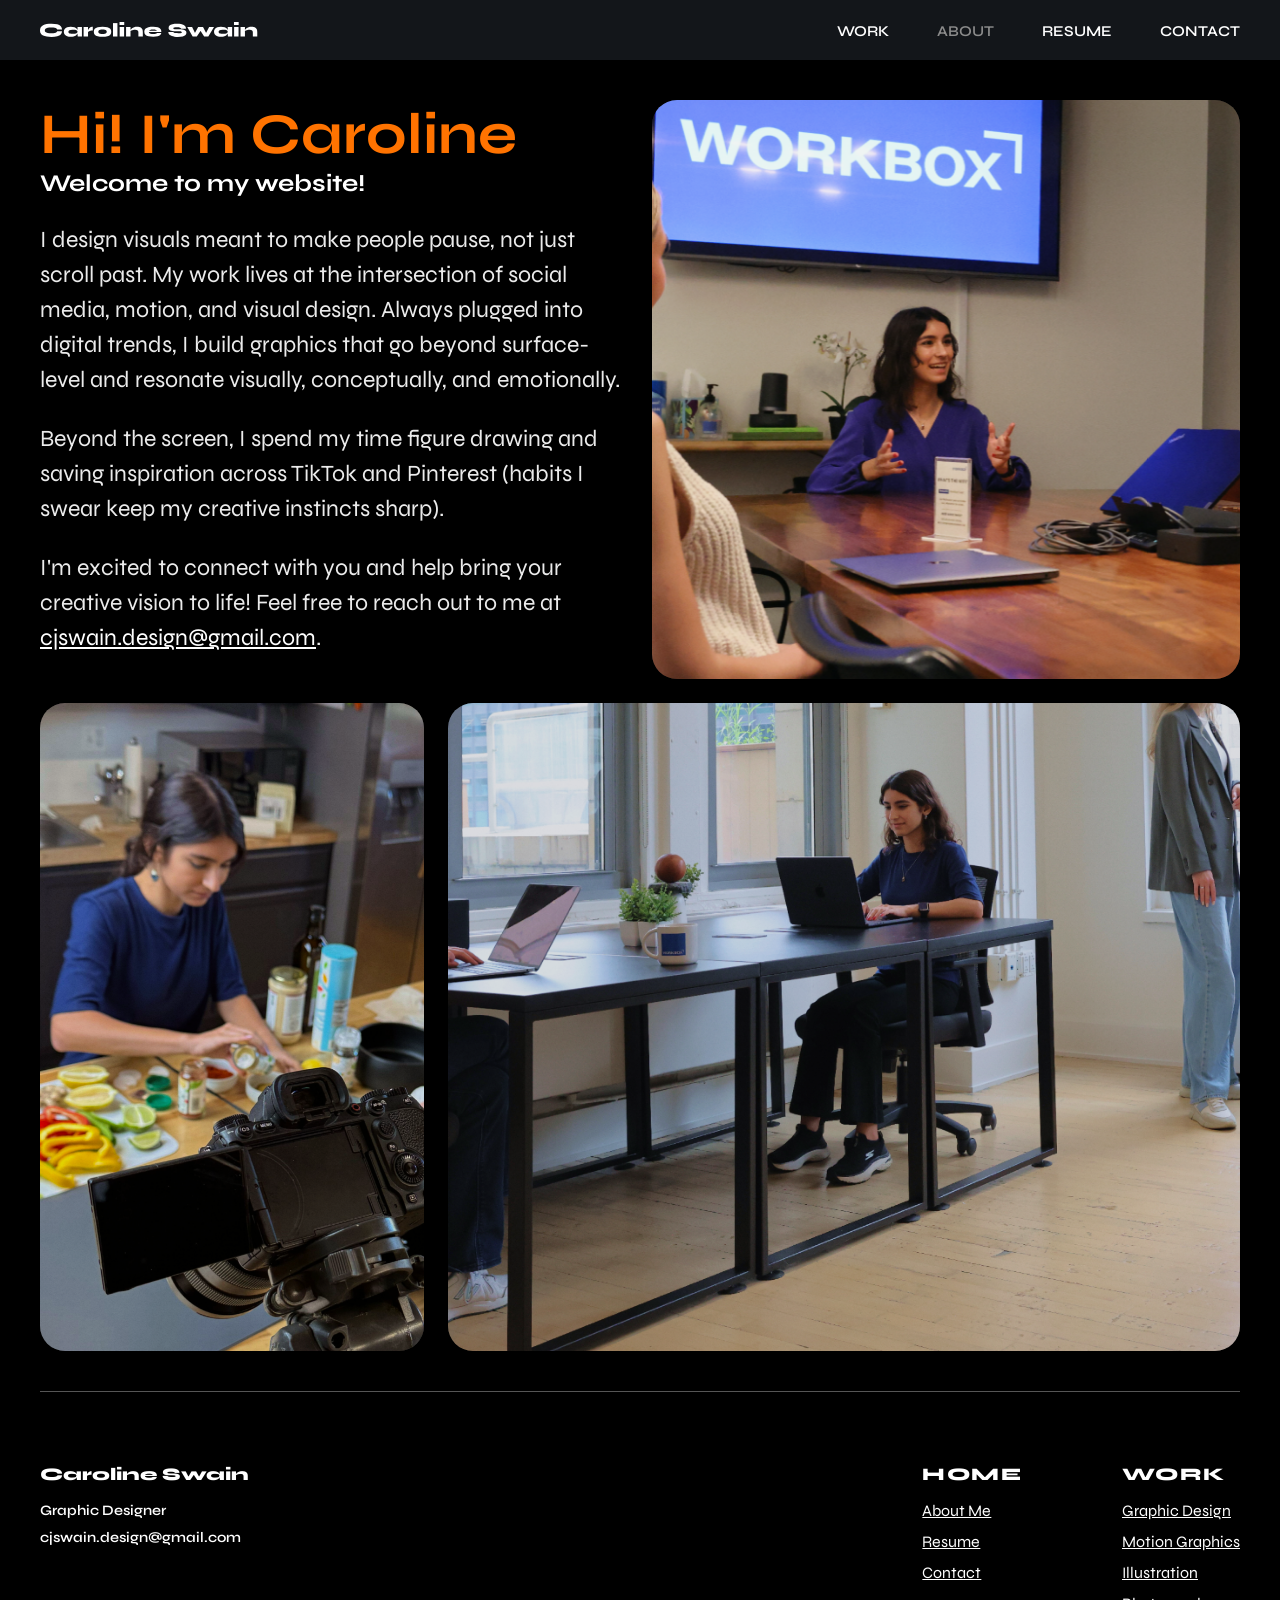
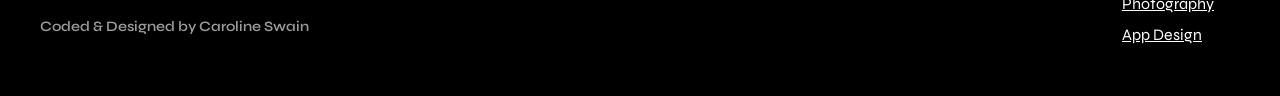
==== commit 2a8ece1a: "Footer changes pt. 1" ====
--- a/about.html
+++ b/about.html
@@ -19,14 +19,13 @@
              <nav class="nav">
              <ul class="nav__list">
                 <li class="nav__item nav__item__dropdown">
-                    <a href="index.html" class="nav__link">WORK</a>
+                    <a href="index.html" class="nav__link nav__link--dropdown">WORK</a>
                     <ul class="dropdown">
                         <li><a href="project1.html">PROJECT ONE</a></li>
                         <li><a href="project2.html">PROJECT TWO</a></li>
                         <li><a href="project3.html">PROJECT THREE</a></li>
                     </ul>
                 </li>
-                 </li>
                     <li class ="nav__item">
                     <a href="about.html" class="nav__link nav__link--active">ABOUT</a>
                  </li>
@@ -77,7 +76,7 @@
                         <p class="para3">I'm excited to connect with you and help bring your creative vision to life!
                             Feel free to reach out to me at <a href="mailto:cjswain.design@gmail.com">cjswain.design@gmail.com</a>.</p>
                       </div>
-                </div>
+                </section>
             </div>
             <div class="box box-about-2">
                  <img class="parallax-img" data-offset="-20" data-intensity="120"src="assets/images/IMG_00001.png" alt="IMG1">
@@ -89,6 +88,7 @@
                 <img class="parallax-img" data-offset="-20" data-intensity="120" src="assets/images/IMG_0002.png" alt="IMG3">
             </div>
         </div>
+        
 
 <script>
   const images = document.querySelectorAll('.parallax-img');
@@ -118,7 +118,7 @@
   window.addEventListener('scroll', parallax);
   window.addEventListener('load', parallax);
 </script>
-</section>
+
     <div class="footer-divider"></div>
         <footer class="footer">
         <div class="footer__grid">
@@ -138,7 +138,7 @@
 
         <div class="footer__nav-group">
         <nav class="footer__nav">
-        <h3 class="footer__heading">HOME</h3>
+        <h3 class="footer__heading headingfooterhome">HOME</h3>
         <ul class="homebottompadding">
             <li><a href="pages/about.html">About Me</a></li>
             <li><a href="pages/resume.html">Resume</a></li>
@@ -157,7 +157,7 @@
         </ul>
         </nav>
         </div>
-
+        </div>
     </footer>
     
 </body>
--- a/css/styles.css
+++ b/css/styles.css
@@ -193,7 +193,7 @@
     color:#ebebeb;
 }
 .intro__paragraphs__about{
-    margin-top: 3rem;
+    margin-top: 1.5rem;
 }
 .intro__paragraphs__about a{
     text-decoration: underline;
@@ -528,6 +528,7 @@
     max-width: 1400px;
     padding-left: 40px;
     padding-top: 40px;
+    padding-right: 40px;
     padding-bottom: 90px;
     display: grid;
 }
@@ -548,11 +549,10 @@
 }
 .contact-left {
     max-width: 65ch;
-    flex-shrink:0;
 }
 .contact-panel {
     position: relative;
-    min-width: 780px;  
+    min-width: 300px;  
     border-radius: 30px;
     padding: 50px 85px;
     background: radial-gradient(circle at 120% 40%, #0f0f0f 0%, #000000 70%);
@@ -648,89 +648,99 @@
 }
 
 @media (max-width: 1100px) {
-    .grid-container{
-    grid-template-columns: repeat(6, 1fr);
-    gap: 1.22rem;
-    margin-bottom: 40px;
-    }
-    .grid-container-about{
-    grid-template-columns: repeat(6, 1fr);
-    gap: 1.22rem;
-    margin-bottom: 40px;
-    }
-    .grid-container-project{
-    grid-template-columns: repeat(6, 1fr);
-    gap: 1.22rem;
-    margin-bottom: 40px;
-    }
-    .contact-grid-container {
-    grid-template-columns: 1fr;
-    grid-template-rows: auto;
-    gap: 2rem;
-    margin-left: 0; 
-    padding: 40px;
-    display: grid;
-    align-items: center;
-    }
-    .contact-left {
-    grid-column: 1;
-    justify-self: center;
-    text-align: center; 
-    max-width: 550px;
-    } 
-    .nav__list{
-    column-gap:3rem;
-    }
-    .box{
-        min-height: 500px;
-        border-radius: 20px;
-    }
-    .box-1{
-        grid-column: 1 / span 6; 
-        grid-row: 1 / span 1;
-    }
-    .box-2{
-        grid-column: 1 / span 4; 
-        grid-row: 2 / span 1;
-    }
-    .box-3{
-        grid-column: 5 / span 2; 
-        grid-row: 2 / span 1;
-    }
-    .box-4{
-        grid-column: 1 / span 3; 
-        grid-row: 3 / span 1;
-    }
-    .box-5{
-        grid-column: 4 / span 3; 
-        grid-row: 3 / span 1;
-    }
-    .box-6{
-        grid-column: 1 / span 2; 
-        grid-row: 4 / span 1;
-    }
-    .box-7{
-        grid-column: 3 / span 4; 
-        grid-row: 4 / span 1;
-    }   
-    .box-about-1{
-    grid-column: 1 / span 6;
-    grid-row: 1 / span 2;
-    color: #000;
-    background-color: #000;
-    }
-    .box-about-2{
-    grid-column: 1 / span 6;
-    grid-row: 3 / span 3;
-    }
-    .box-about-3{
-    grid-column: 1 / span 6;
-    grid-row: 6 / span 3
-    }
-    .box-about-4{
-    grid-column: 1 / span 6;
-    grid-row: 9 / span 3;
-    }
+        .grid-container{
+        grid-template-columns: repeat(6, 1fr);
+        gap: 1.22rem;
+        margin-bottom: 40px;
+        }
+        .grid-container-about{
+        grid-template-columns: repeat(6, 1fr);
+        gap: 1.22rem;
+        margin-bottom: 40px;
+        }
+        .grid-container-project{
+        grid-template-columns: repeat(6, 1fr);
+        gap: 1.22rem;
+        margin-bottom: 40px;
+        }
+        .contact-grid-container {
+        grid-template-columns: 1fr;
+        grid-template-rows: auto;
+        gap: 2rem;
+        margin-left: 0; 
+        padding-left: 40px;
+        padding-right: 40px;
+        display: grid;
+        align-items: center;
+        }
+        .contact-panel {
+        position: relative;
+        min-width: 300px;  
+        border-radius: 30px;
+        padding: 50px 85px;
+        background: radial-gradient(circle at 120% 40%, #0f0f0f 0%, #000000 70%);
+        overflow: hidden;
+        z-index: 0;
+        }
+        .contact-left {
+        grid-column: 1;
+        justify-self: center;
+        text-align: center; 
+        max-width: 550px;
+        } 
+        .nav__list{
+        column-gap:3rem;
+        }
+        .box{
+            min-height: 500px;
+            border-radius: 20px;
+        }
+        .box-1{
+            grid-column: 1 / span 6; 
+            grid-row: 1 / span 1;
+        }
+        .box-2{
+            grid-column: 1 / span 4; 
+            grid-row: 2 / span 1;
+        }
+        .box-3{
+            grid-column: 5 / span 2; 
+            grid-row: 2 / span 1;
+        }
+        .box-4{
+            grid-column: 1 / span 3; 
+            grid-row: 3 / span 1;
+        }
+        .box-5{
+            grid-column: 4 / span 3; 
+            grid-row: 3 / span 1;
+        }
+        .box-6{
+            grid-column: 1 / span 2; 
+            grid-row: 4 / span 1;
+        }
+        .box-7{
+            grid-column: 3 / span 4; 
+            grid-row: 4 / span 1;
+        }
+        .box-about-1{
+        grid-column: 1 / span 6;
+        grid-row: 1 / span 2;
+        color: #000;
+        background-color: #000;
+        }
+        .box-about-2{
+        grid-column: 1 / span 6;
+        grid-row: 3 / span 3;
+        }
+        .box-about-3{
+        grid-column: 1 / span 6;
+        grid-row: 6 / span 3
+        }
+        .box-about-4{
+        grid-column: 1 / span 6;
+        grid-row: 9 / span 3;
+        }
         .box-project-1{
         grid-column: 1 / span 6; 
         grid-row: 1 / span 2;
@@ -790,29 +800,29 @@
     gap: 2rem;
     align-items: center;
     padding: 40px 40px;
-}
-
-.contact-grid-container {
+    }
+    .contact-grid-container {
     grid-template-columns: 1fr;
     grid-template-rows: auto;
     gap: 2rem;
     margin-left: 0; 
-    padding: 40px;
+    padding-left: 40px;
+    padding-right: 40px;
     display: grid;
     align-items: center;
-  }
-  .contact-left {
+    }
+    .contact-left {
     grid-column: 1;
     justify-self: center;
     text-align: center; 
     max-width: 550px;
-  }
-  .resume-left {
+    }
+    .resume-left {
     grid-column: 1;
     justify-self: center;
     text-align: center; 
     max-width: 420px;
-  }
+    }
     .resume-right {
     background: white;
     border-radius: 25px;
@@ -825,7 +835,7 @@
       .intro__content{
     padding-top: 2.5rem;
     padding-left: 40px;
-}
+    }
     .box{
         min-height: 420px;
         border-radius: 18px;
@@ -858,20 +868,20 @@
     grid-column: 1 / span 6;
     grid-row: 9 / span 3;
     }
-            .intro__project__paragraphs{
-            color:#ebebeb;
-            font-size: clamp(1.1rem, 1.3vw + .6rem, 1rem);
-            line-height: 1.5;
-            }
-            .challenge__description, .solution__description{
-            color:#ebebeb;
-            line-height: 1.4;
-            font-size: clamp(1.1rem, 1.3vw + .6rem, 1rem);
-            }
-            .challenge__header__group, .solution__header__group{
-            padding-bottom: 1rem;
-}
-  }
+    .intro__project__paragraphs{
+    color:#ebebeb;
+    font-size: clamp(1.1rem, 1.3vw + .6rem, 1rem);
+    line-height: 1.5;
+    }
+    .challenge__description, .solution__description{
+    color:#ebebeb;
+    line-height: 1.4;
+    font-size: clamp(1.1rem, 1.3vw + .6rem, 1rem);
+    }
+    .challenge__header__group, .solution__header__group{
+    padding-bottom: 1rem;
+    }
+}
 
 @media (max-width: 680px) {
     .grid-container {
@@ -889,85 +899,126 @@
     gap: 1.22rem;
     margin-bottom: 40px;
     }
-  .resume-left {
-    grid-column: 1;
-    justify-self: center;
-    text-align: center; 
-    max-width: 420px;
-  }
-  .intro__content{
-    padding-top: 2.5rem;
-    padding-left: 40px;
-}
-  .intro__title__index{
-        font-size: clamp(1.1rem, 1.3vw + .6rem, 1rem);
-        line-height: 1.5;
-  }
-    .intro__paragraphs__about p{
-        font-size: clamp(1.1rem, 1.3vw + .6rem, 1rem);
-        line-height: 1.5;
-    }
-    .resume-right {
-    background: white;
-    border-radius: 25px;
-    padding: 10px 10px;
-    max-width: 700px;
-    grid-column: 1 / 3;
-    grid-row: 2 / 3;
-    justify-self: center;
-    }
-    .nav__list{
-    column-gap:2rem;
-    }
-
-    .box{
-        min-height: 355px;
-        border-radius: 12px;
-    }
-    .box-1{
-        grid-column: 1 / span 6; 
-        grid-row: 1 / span 1;
-    }
-    .box-2{
-        grid-column: 1 / span 6; 
-        grid-row: 2 / span 1;
-    }
-    .box-3{
-        grid-column: 1 / span 6; 
-        grid-row: 3 / span 1;
-    }
-    .box-4{
-        grid-column: 1 / span 6; 
-        grid-row: 4 / span 1;
-    }
-    .box-5{
-        grid-column: 1 / span 6; 
-        grid-row: 5 / span 1;
-    }
-    .box-6{
-        grid-column: 1 / span 6; 
-        grid-row: 6 / span 1;
-    }
-    .box-7{
-        grid-column: 1 / span 6; 
-        grid-row: 7 / span 1;
-    }
-    .box-about-1{
-    grid-column: 1 / span 6;
-    grid-row: 1 / span 2;
-    }
-    .box-about-2{
-    grid-column: 1 / span 6;
-    grid-row: 3 / span 2;
-    }
-    .box-about-3{
-    grid-column: 1 / span 6;
-    grid-row: 5 / span 2;
-    }
-    .box-about-4{
-    grid-column: 1 / span 6;
-    grid-row: 7 / span 2;
-    }
+    .contact-panel {
+    position: relative;
+    min-width: 300px;  
+    border-radius: 30px;
+    padding: 30px 35px;
+    background: radial-gradient(circle at 120% 40%, #0f0f0f 0%, #000000 70%);
+    overflow: hidden;
+    z-index: 0;
+    }
+    .intro__content__about p {
+        margin-bottom: 1rem;
+        font-size: clamp(1rem, 1.2vw + .6rem, 1rem);
+        line-height: 1.46;
+    }
+    .intro__project__title{
+        font-size: clamp(2.5rem, 3vw + 1rem, 4rem);
+        padding-bottom: .8rem;
+    }
+    .resume-title {
+        font-size: clamp(2.5rem, 3vw + 1rem, 4rem);
+    }
+    .resume-download a {
+        font-size: clamp(1rem, 1vw + .5rem, 1.3rem);
+    }
+    .contact-title {
+        font-size: clamp(2.5rem, 3vw + 1rem, 4rem);
+        font-weight: 700;
+    }
+    .contact-subtitle {
+        color:#ebebeb;
+        font-size: clamp(1rem, 1vw + .5rem, 1.3rem);
+    }
+    .intro_eyebrow__about{
+        font-size: clamp(1.45rem, 1.8vw, 6rem);
+        font-weight: 700;
+    }
+    .intro__title__about{
+        font-size: clamp(2.5rem, 3vw + 1rem, 4rem);
+        font-weight: 700;
+    }
+    .contact-row {
+        display: flex;
+        gap: 2rem;
+        margin-bottom: 2rem;
+    }
+    .resume-left {
+        grid-column: 1;
+        justify-self: center;
+        text-align: center; 
+        max-width: 420px;
+    }
+    .intro__content{
+        padding-top: 2.5rem;
+        padding-left: 40px;
+    }
+        .intro__title__index{
+            font-size: clamp(1.1rem, 1.3vw + .6rem, 1rem);
+            line-height: 1.5;
+        }
+        .resume-right {
+            background: white;
+            border-radius: 25px;
+            padding: 10px 10px;
+            max-width: 700px;
+            grid-column: 1 / 3;
+            grid-row: 2 / 3;
+            justify-self: center;
+        }
+        .nav__list{
+        column-gap:2rem;
+        }
+
+        .box{
+            min-height: 355px;
+            border-radius: 12px;
+        }
+        .box-1{
+            grid-column: 1 / span 6; 
+            grid-row: 1 / span 1;
+        }
+        .box-2{
+            grid-column: 1 / span 6; 
+            grid-row: 2 / span 1;
+        }
+        .box-3{
+            grid-column: 1 / span 6; 
+            grid-row: 3 / span 1;
+        }
+        .box-4{
+            grid-column: 1 / span 6; 
+            grid-row: 4 / span 1;
+        }
+        .box-5{
+            grid-column: 1 / span 6; 
+            grid-row: 5 / span 1;
+        }
+        .box-6{
+            grid-column: 1 / span 6; 
+            grid-row: 6 / span 1;
+        }
+        .box-7{
+            grid-column: 1 / span 6; 
+            grid-row: 7 / span 1;
+        }
+        .box-about-1{
+        grid-column: 1 / span 6;
+        grid-row: 1 / span 2;
+        }
+        .box-about-2{
+        grid-column: 1 / span 6;
+        grid-row: 3 / span 2;
+        }
+        .box-about-3{
+        grid-column: 1 / span 6;
+        grid-row: 5 / span 2;
+        }
+        .box-about-4{
+        grid-column: 1 / span 6;
+        grid-row: 7 / span 2;
+        }
         .intro__project__paragraphs{
             color:#ebebeb;
             font-size: clamp(1rem, 1.2vw + .6rem, 1rem);
@@ -1010,10 +1061,10 @@
         grid-column: 1 / span 6; 
         grid-row: 8 / span 1;
         }
-
   }
+
     .footer-divider {
-            height: 1px;
+        height: .01rem;
         background-color: #555; 
         margin: 0 40px 2rem 40px;
     }
@@ -1028,13 +1079,13 @@
         margin-bottom: 1.1rem;
     }
     .footer__codedby {
-        font-size: 15px;
+        font-size: .9rem;
         font-weight: 600;
         color: #9c9c9c;
-        margin-top: 1.6rem;
+        margin-top: 4.5rem;
     }
     .footer__role, .footer__email {
-        font-size: 15px;
+        font-size: .9rem;
         font-weight: 600;
         color: #ffffff;
         margin-bottom: 0.5rem;
@@ -1048,12 +1099,6 @@
         letter-spacing: 0.08em;
         margin-bottom: 1rem;
     }
-     .headingfooterwork {
-        font-size: 1.1rem;
-        font-weight: 800;
-        letter-spacing: 0.08em;
-        margin-bottom: 1rem;
-    }
     .footer__nav ul {
         list-style: none;
         padding: 0;
@@ -1073,23 +1118,18 @@
 
     .footer {
         color: white;
-        padding: 2rem clamp(20px, 5vw, 60px) 4rem;
+        padding: 2.5rem;
     }
 
     @media (min-width: 1024px) {
-        .footer {
-            padding-left: 40px;
-            padding-right: 40px;
-        }
+
     }
     
     @media (min-width: 780px) {
         .footer__grid {
-            grid-template-columns: 3fr auto;
-        }
-        .footer {
-            padding-left: 40px;
-            padding-right: 40px;
+            display: grid;
+            grid-template-columns: repeat(auto-fit, minmax(220px, 1fr));
+            gap: clamp(1.5rem, 4vw, 4rem);
         }
         .footer__nav-group {
             display: flex;
@@ -1100,13 +1140,9 @@
 
     @media (max-width: 780px) {
         .footer__grid {
-            grid-template-columns: 1fr 1fr;
-            gap: 2rem;
-      
-        }
-                .footer {
-            padding-left: 40px;
-            padding-right: 40px;
+            display: grid;
+            grid-template-columns: repeat(auto-fit, minmax(220px, 1fr));
+            gap: clamp(1.5rem, 4vw, 4rem);
         }
         .headingfooterwork {
             padding-top:30px;
@@ -1116,23 +1152,64 @@
 
     @media (max-width: 480px) {
         .footer__grid {
-            grid-template-columns: 1fr;
-            gap: 1.5rem;
-        }
-                .footer {
-            padding-left: 40px;
-            padding-right: 40px;
+            display: grid;
+            grid-template-columns: repeat(auto-fit, minmax(220px, 1fr));
+            gap: clamp(1.5rem, 4vw, 4rem);
+        }
+
+        .footer__name {
+            font-size: 1.1rem;
+            font-weight: 800;
+            margin-bottom: 1.1rem;
+        }
+        .footer__codedby {
+            font-size: .9rem;
+            font-weight: 600;
+            color: #9c9c9c;
+            margin-top: 4.5rem;
+        }
+        .footer__role, .footer__email {
+            font-size: .9rem;
+            font-weight: 600;
+            color: #ffffff;
+            margin-bottom: 0.5rem;
+        }
+        .footer__email:hover {
+            color: #E90017;
+        }
+        .footer__heading {
+            font-size: .9rem;
+            font-weight: 800;
+            letter-spacing: 0.08em;
+            margin-bottom: 1rem;
+        }
+        .footer__nav ul {
+            list-style: none;
+            padding: 0;
+        }
+        .footer__nav li {
+            margin-bottom: 0.75rem;
+        }
+        .footer__nav a {
+            color: white;
+            text-decoration: underline;
+        }
+
+        .footer__nav a:hover {
+            color: #E90017;
+            text-decoration: underline;
         }
     }
     
-        @media (max-width: 340px) {
+    @media (max-width: 340px) {
         .footer__grid {
-            grid-template-columns: 1fr;
-            gap: 1rem;
-        }
-                .footer {
-            padding-left: 40px;
-            padding-right: 40px;
+            display: grid;
+            grid-template-columns: repeat(auto-fit, minmax(220px, 1fr));
+            gap: clamp(1.5rem, 4vw, 4rem);
+        }
+        .footer {
+            color: white;
+            padding: 2rem;
         }
     }
     
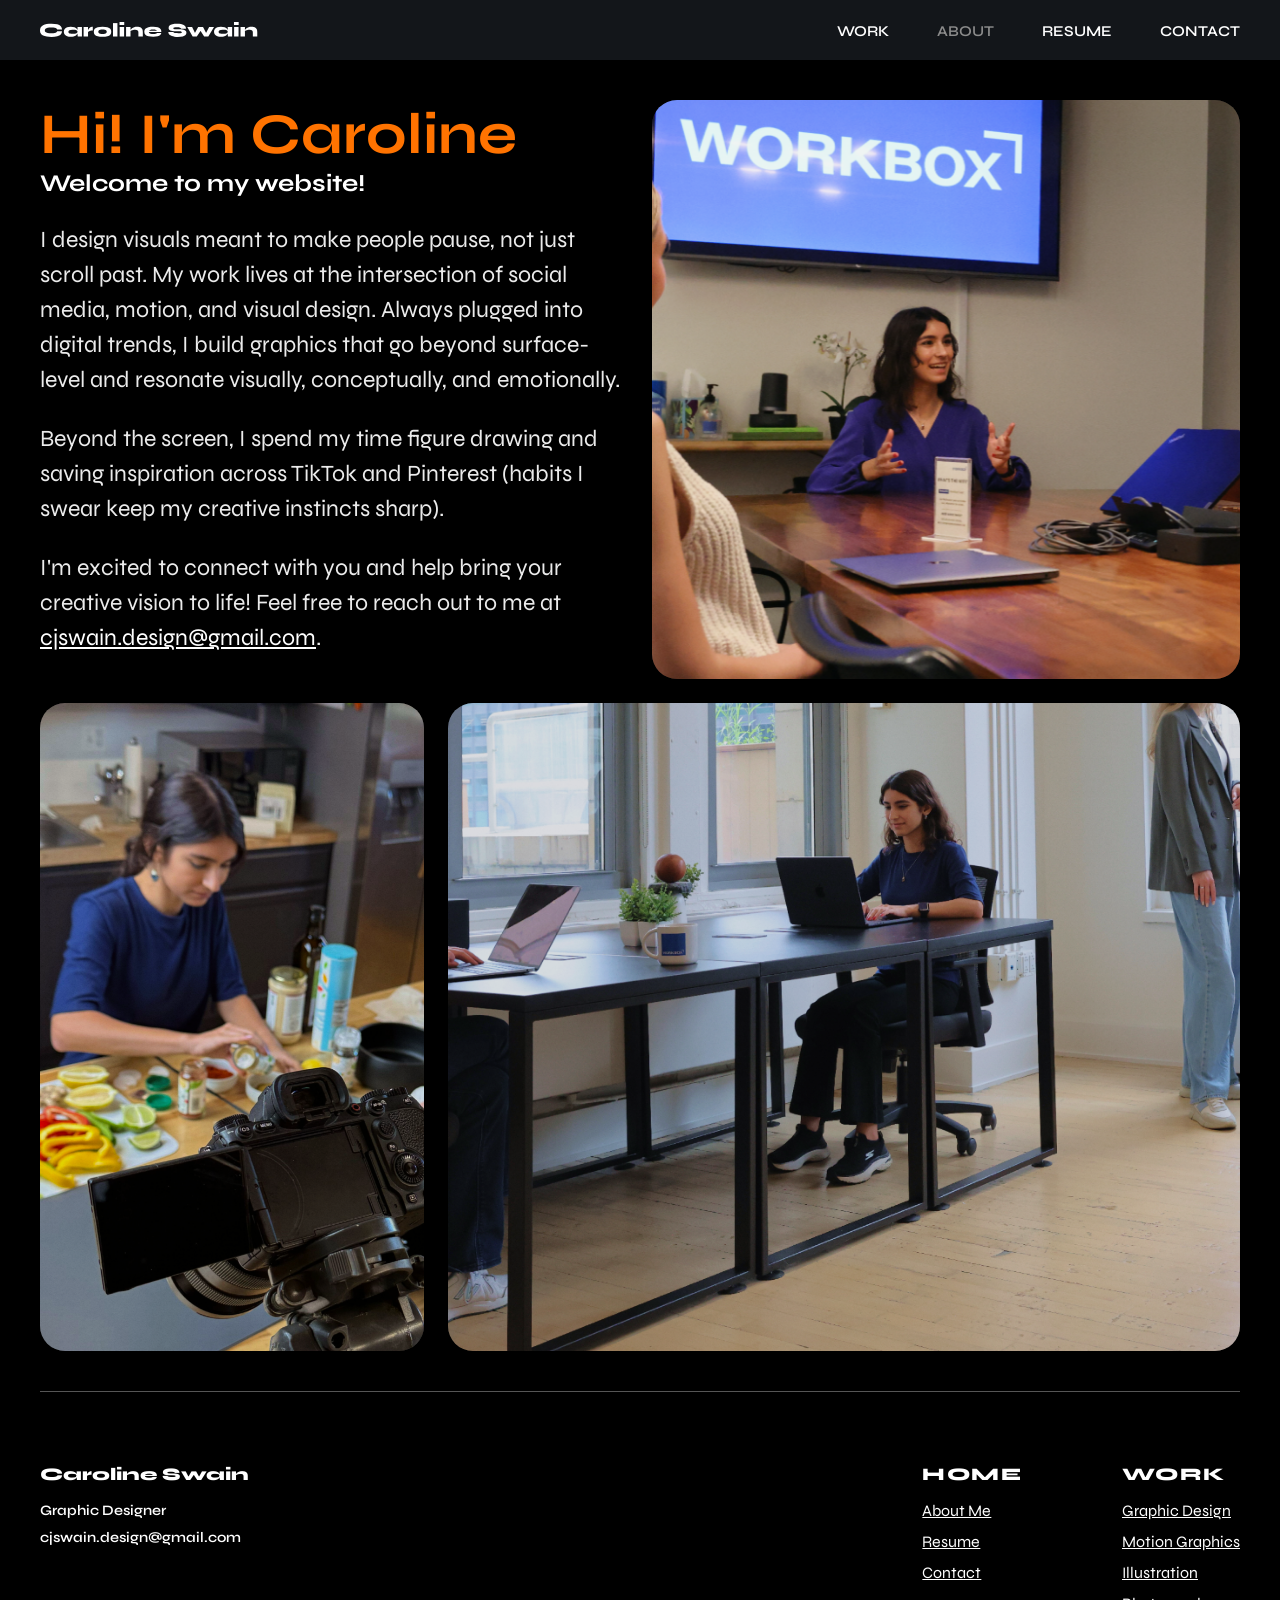
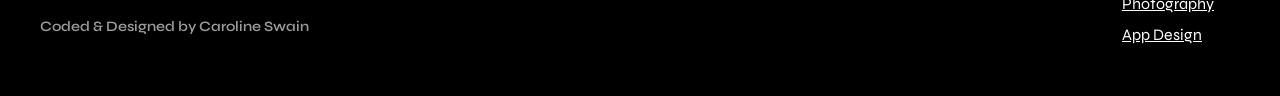
==== commit 6ab7d219: "Added missing div" ====
--- a/about.html
+++ b/about.html
@@ -76,6 +76,7 @@
                         <p class="para3">I'm excited to connect with you and help bring your creative vision to life!
                             Feel free to reach out to me at <a href="mailto:cjswain.design@gmail.com">cjswain.design@gmail.com</a>.</p>
                       </div>
+                    </div>
                 </section>
             </div>
             <div class="box box-about-2">
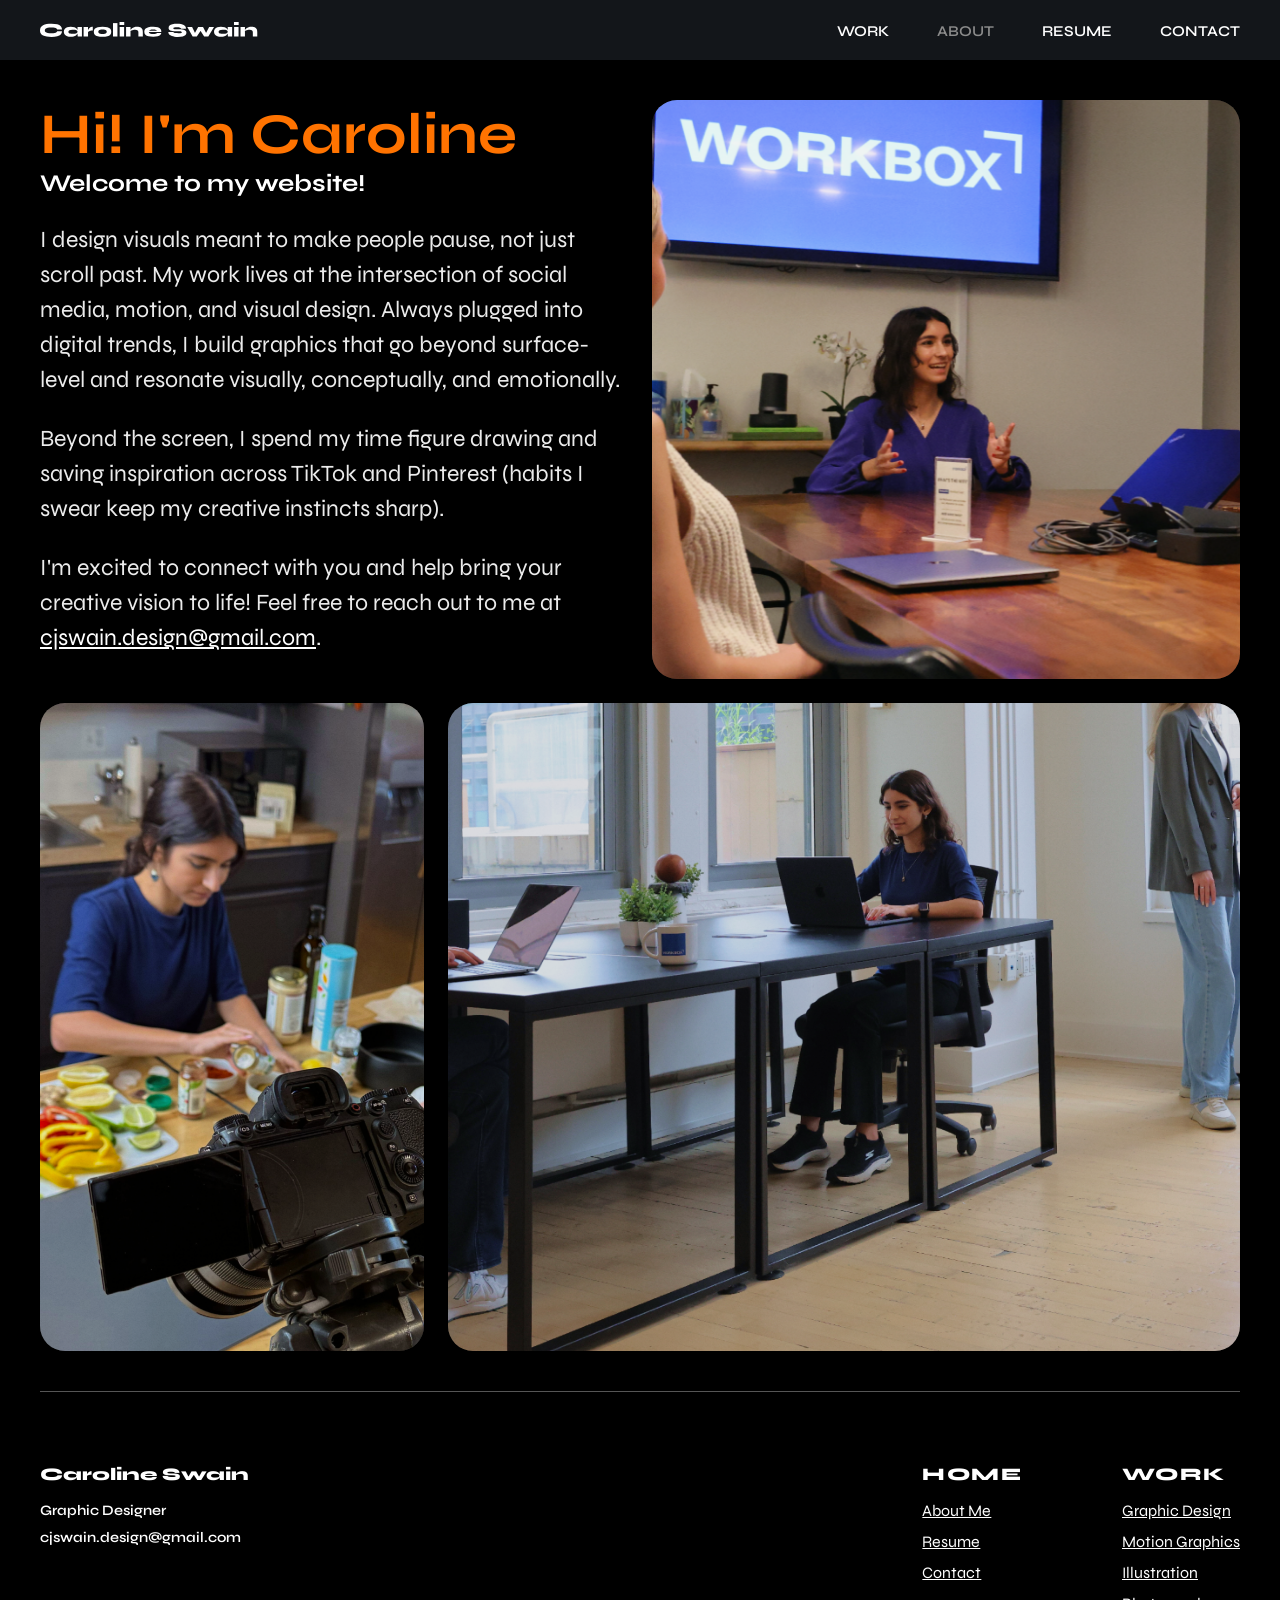
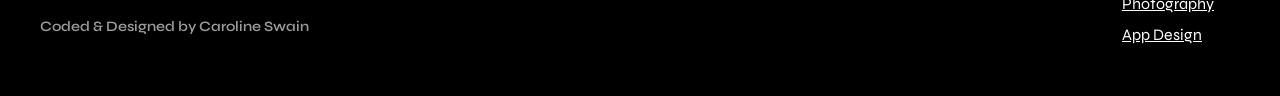
==== commit da1eb3db: "Revert "Added missing div" This reverts commit 6ab7d21919f447a2c4bcbabcd350e2154f2c4263." ====
--- a/about.html
+++ b/about.html
@@ -76,7 +76,6 @@
                         <p class="para3">I'm excited to connect with you and help bring your creative vision to life!
                             Feel free to reach out to me at <a href="mailto:cjswain.design@gmail.com">cjswain.design@gmail.com</a>.</p>
                       </div>
-                    </div>
                 </section>
             </div>
             <div class="box box-about-2">
--- a/css/styles.css
+++ b/css/styles.css
@@ -1062,7 +1062,8 @@
         grid-row: 8 / span 1;
         }
   }
-
+/* 
+  FOOTER */
     .footer-divider {
         height: .01rem;
         background-color: #555; 
@@ -1129,45 +1130,53 @@
         .footer__grid {
             display: grid;
             grid-template-columns: repeat(auto-fit, minmax(220px, 1fr));
-            gap: clamp(1.5rem, 4vw, 4rem);
+            gap: clamp(1rem, 4vw, 2rem);
         }
         .footer__nav-group {
             display: flex;
             gap: 100px;
             justify-self: end;
         }
+        
     }
 
     @media (max-width: 780px) {
         .footer__grid {
             display: grid;
             grid-template-columns: repeat(auto-fit, minmax(220px, 1fr));
-            gap: clamp(1.5rem, 4vw, 4rem);
+            gap: clamp(1rem, 4vw, 2rem);
         }
         .headingfooterwork {
             padding-top:30px;
             
         }
+         .footer__codedby {
+            font-size: .9rem;
+            font-weight: 600;
+            color: #9c9c9c;
+            margin-top: 1rem;
+            margin-bottom: 1rem;
+        }
     }
 
     @media (max-width: 480px) {
         .footer__grid {
             display: grid;
-            grid-template-columns: repeat(auto-fit, minmax(220px, 1fr));
-            gap: clamp(1.5rem, 4vw, 4rem);
-        }
-
+            grid-template-columns: repeat(auto-fit, minmax(100px, 1fr));
+            gap: 1rem;
+        }
+        .footer__codedby {
+            font-size: .9rem;
+            font-weight: 600;
+            color: #9c9c9c;
+            margin-top: 1rem;
+        }
         .footer__name {
             font-size: 1.1rem;
             font-weight: 800;
             margin-bottom: 1.1rem;
         }
-        .footer__codedby {
-            font-size: .9rem;
-            font-weight: 600;
-            color: #9c9c9c;
-            margin-top: 4.5rem;
-        }
+
         .footer__role, .footer__email {
             font-size: .9rem;
             font-weight: 600;
@@ -1204,12 +1213,16 @@
     @media (max-width: 340px) {
         .footer__grid {
             display: grid;
-            grid-template-columns: repeat(auto-fit, minmax(220px, 1fr));
-            gap: clamp(1.5rem, 4vw, 4rem);
+            grid-template-columns: repeat(auto-fit, minmax(100px, 1fr));
+            gap: 1rem;
         }
         .footer {
             color: white;
             padding: 2rem;
         }
-    }
+            .footer__codedby {
+            margin-top: 1rem;
+        }
+    }
+    
     
